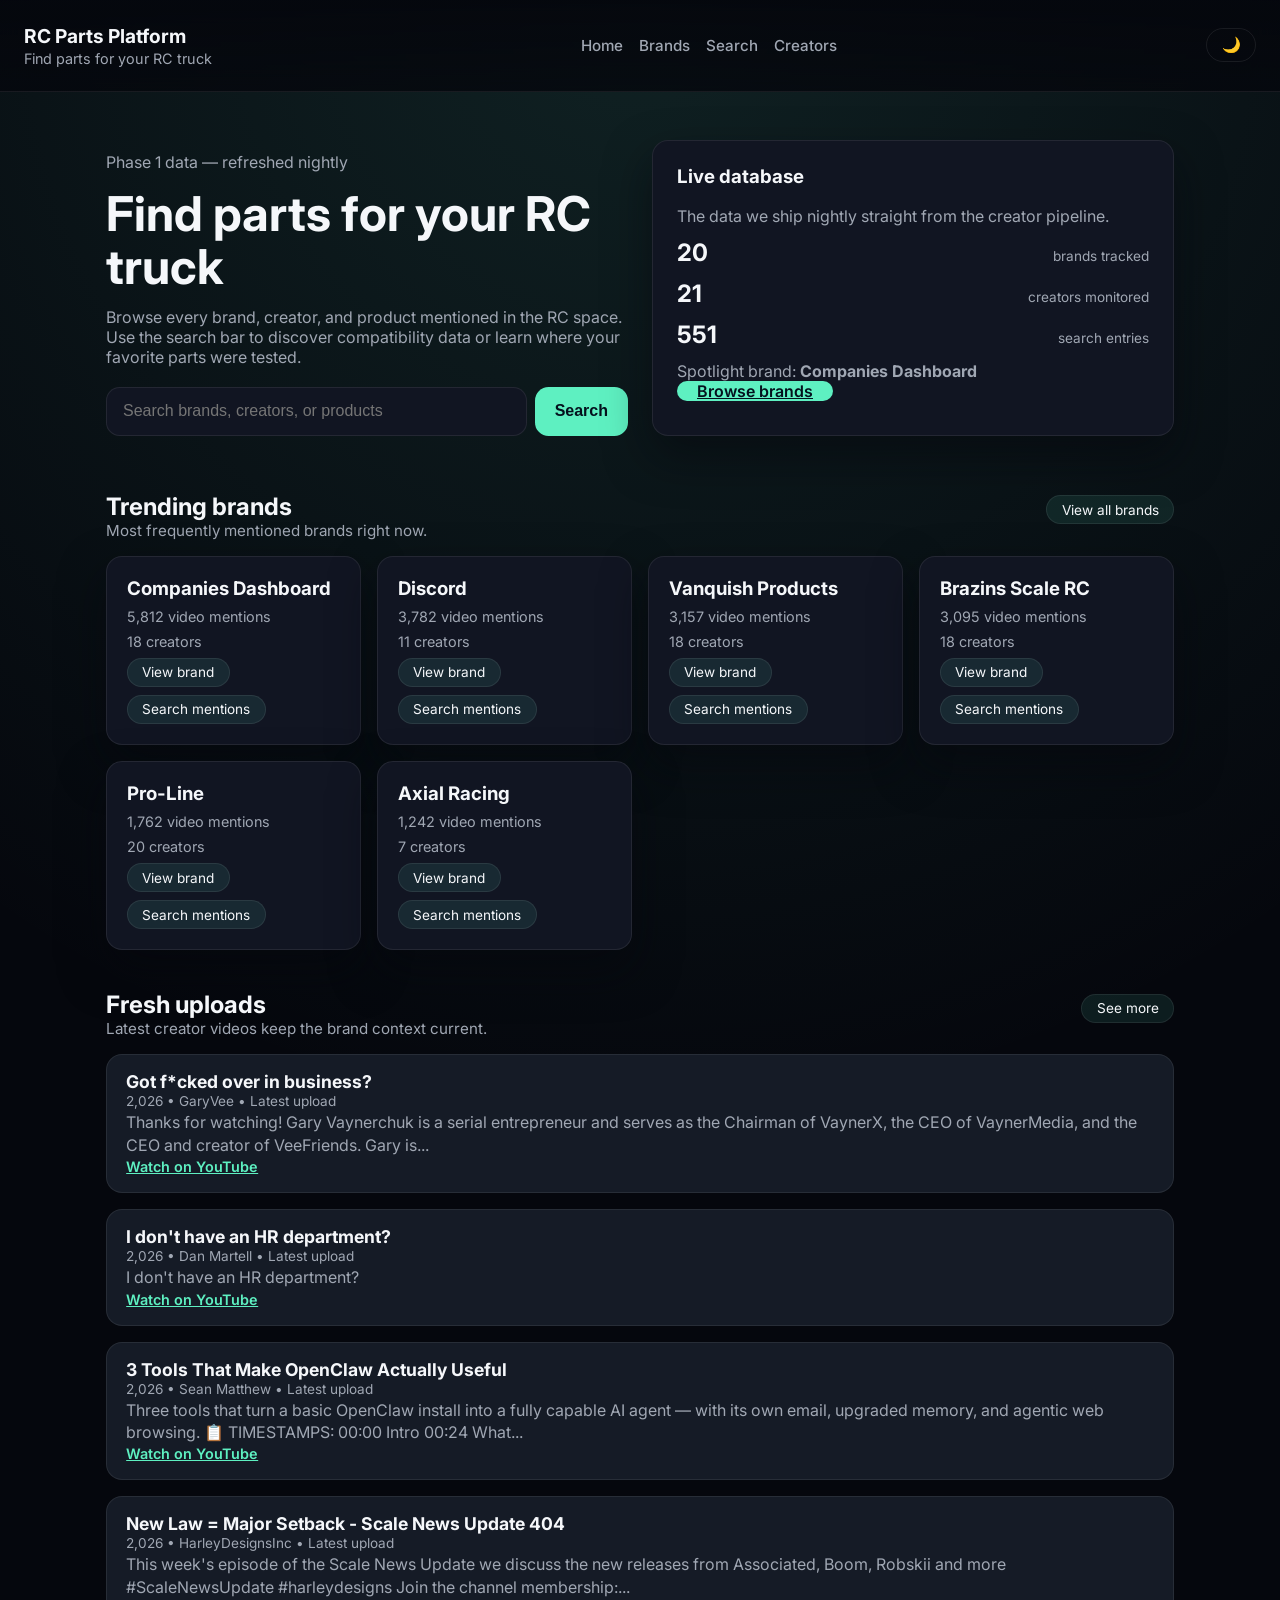
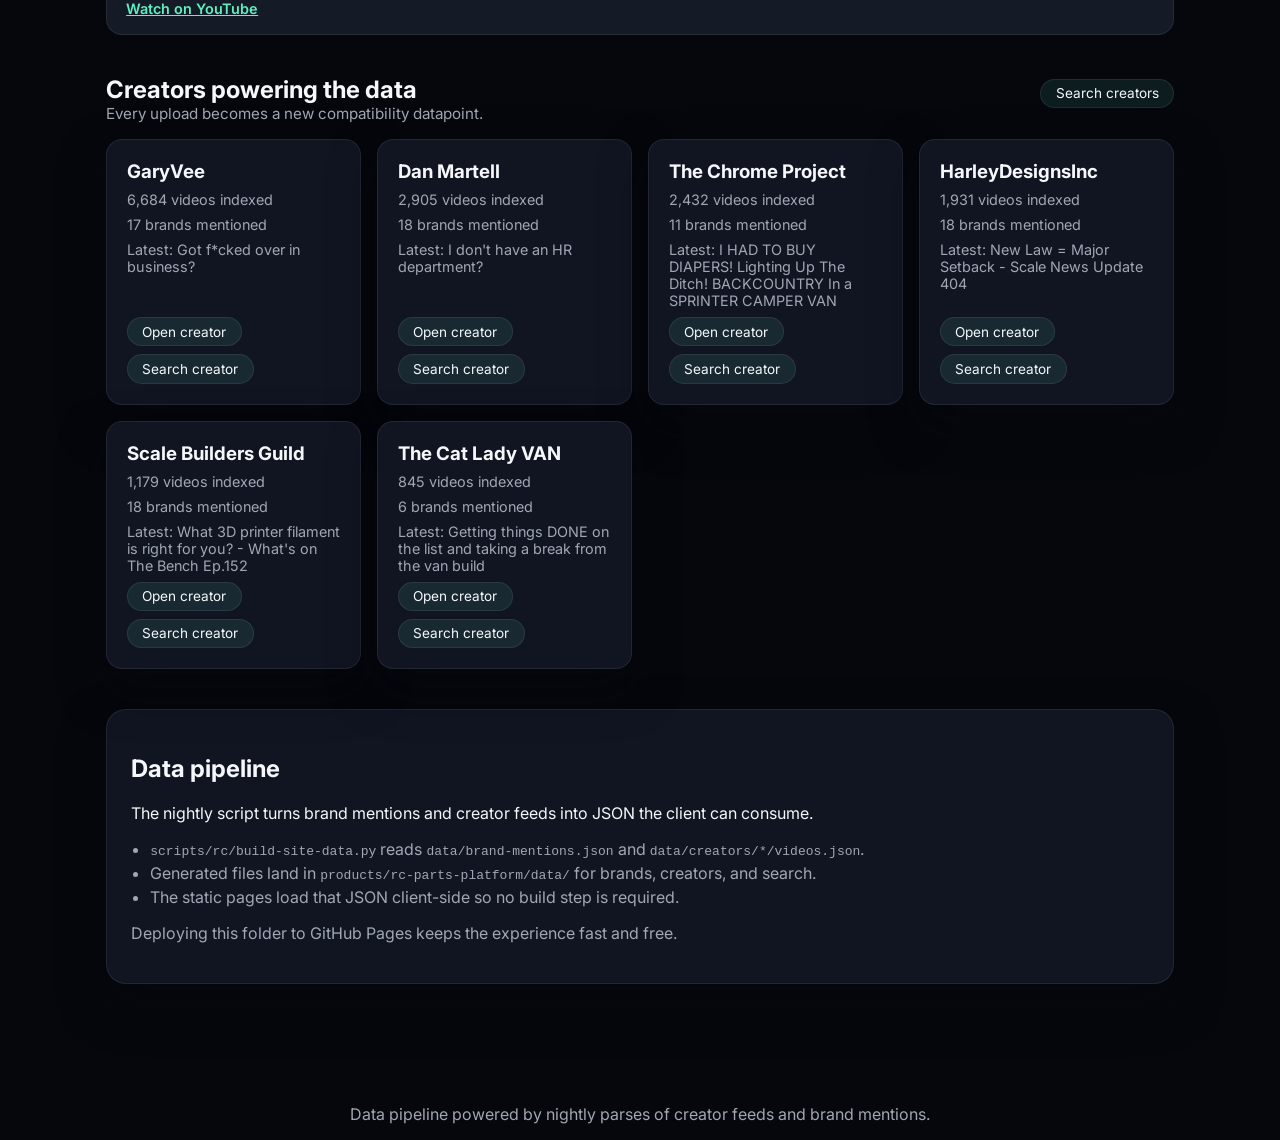
==== index.html @ 826671cb "chore: deploy RC Parts Platform static site" ====
<!DOCTYPE html>
<html lang="en">
  <head>
    <meta charset="UTF-8" />
    <meta name="viewport" content="width=device-width, initial-scale=1" />
    <title>RC Parts Platform</title>
    <link rel="stylesheet" href="assets/css/style.css" />
  </head>
  <body data-page="home">
    <header class="site-header">
      <div class="brand">
        <a href="index.html">RC Parts Platform</a>
        <p>Find parts for your RC truck</p>
      </div>
      <nav class="site-nav">
        <a href="index.html">Home</a>
        <a href="brands.html">Brands</a>
        <a href="search.html">Search</a>
        <a href="creator.html">Creators</a>
      </nav>
      <button id="theme-toggle" class="theme-toggle" type="button">🌙</button>
    </header>
    <main>
      <section class="hero">
        <div class="hero-copy">
          <p class="muted">Phase 1 data — refreshed nightly</p>
          <h1>Find parts for your RC truck</h1>
          <p>
            Browse every brand, creator, and product mentioned in the RC space. Use the search
            bar to discover compatibility data or learn where your favorite parts were tested.
          </p>
          <form id="home-search" class="search-form">
            <input
              type="search"
              name="q"
              placeholder="Search brands, creators, or products"
              required
            />
            <button type="submit">Search</button>
          </form>
        </div>
        <div class="hero-card">
          <h3>Live database</h3>
          <p>The data we ship nightly straight from the creator pipeline.</p>
          <div class="stat-line">
            <strong data-stat="brands">—</strong>
            <span>brands tracked</span>
          </div>
          <div class="stat-line">
            <strong data-stat="creators">—</strong>
            <span>creators monitored</span>
          </div>
          <div class="stat-line">
            <strong data-stat="search">—</strong>
            <span>search entries</span>
          </div>
          <p class="muted">Spotlight brand: <strong id="hero-top-brand">—</strong></p>
          <a class="card-link" href="brands.html">Browse brands</a>
        </div>
      </section>

      <section class="grid-section">
        <div class="section-header">
          <div>
            <h2>Trending brands</h2>
            <p>Most frequently mentioned brands right now.</p>
          </div>
          <a class="link-pill" href="brands.html">View all brands</a>
        </div>
        <div id="trending-brands" class="card-grid"></div>
      </section>

      <section class="grid-section">
        <div class="section-header">
          <div>
            <h2>Fresh uploads</h2>
            <p>Latest creator videos keep the brand context current.</p>
          </div>
          <a class="link-pill" href="search.html?q=latest">See more</a>
        </div>
        <div id="fresh-videos" class="list-grid"></div>
      </section>

      <section class="grid-section">
        <div class="section-header">
          <div>
            <h2>Creators powering the data</h2>
            <p>Every upload becomes a new compatibility datapoint.</p>
          </div>
          <a class="link-pill" href="search.html?q=creator">Search creators</a>
        </div>
        <div id="creator-cards" class="card-grid"></div>
      </section>

      <section class="grid-section">
        <div class="detail-card">
          <h2>Data pipeline</h2>
          <p>The nightly script turns brand mentions and creator feeds into JSON the client can consume.</p>
          <ul>
            <li><code>scripts/rc/build-site-data.py</code> reads <code>data/brand-mentions.json</code> and <code>data/creators/*/videos.json</code>.</li>
            <li>Generated files land in <code>products/rc-parts-platform/data/</code> for brands, creators, and search.</li>
            <li>The static pages load that JSON client-side so no build step is required.</li>
          </ul>
          <p class="muted">Deploying this folder to GitHub Pages keeps the experience fast and free.</p>
        </div>
      </section>
    </main>

    <footer class="bottom-note">
      <p>Data pipeline powered by nightly parses of creator feeds and brand mentions.</p>
    </footer>

    <script src="assets/js/app.js"></script>
  </body>
</html>
---- assets/css/style.css ----
@import url("https://fonts.googleapis.com/css2?family=Inter:wght@400;500;600;700&display=swap");

:root {
  --bg: #05070d;
  --card: #111522;
  --card-subtle: #151b26;
  --text: #f5f7fa;
  --muted: #a0a7b3;
  --accent: #5ef0c1;
  --accent-strong: #6d9bff;
  --border: rgba(255, 255, 255, 0.08);
  --shadow: 0 20px 45px rgba(5, 7, 13, 0.55);
}

:root.light {
  --bg: #f5f7fb;
  --card: #ffffff;
  --card-subtle: #f0f3ff;
  --text: #0f172a;
  --muted: #4b5563;
  --accent: #2563eb;
  --accent-strong: #1d4ed8;
  --border: rgba(15, 23, 42, 0.1);
  --shadow: 0 16px 32px rgba(15, 23, 42, 0.15);
}

* {
  box-sizing: border-box;
}

body {
  margin: 0;
  font-family: "Inter", "Segoe UI", system-ui, sans-serif;
  background: radial-gradient(circle at top, rgba(94, 224, 193, 0.12), transparent 40%), var(--bg);
  color: var(--text);
  min-height: 100vh;
}

.muted {
  color: var(--muted);
}

main {
  max-width: 1100px;
  margin: 0 auto;
  padding: 1rem 1rem 3rem;
}

.site-header {
  display: flex;
  flex-wrap: wrap;
  align-items: center;
  justify-content: space-between;
  padding: 1.5rem 1.5rem;
  border-bottom: 1px solid var(--border);
  position: sticky;
  top: 0;
  background: linear-gradient(180deg, rgba(5, 7, 13, 0.95), rgba(5, 7, 13, 0.8));
  backdrop-filter: blur(16px);
  z-index: 10;
}

.site-header .brand {
  display: flex;
  flex-direction: column;
}

.site-header .brand a {
  text-decoration: none;
  color: var(--text);
  font-weight: 700;
  font-size: 1.2rem;
}

.site-header .brand p {
  margin: 0.1rem 0 0;
  color: var(--muted);
  font-size: 0.9rem;
}

.site-nav {
  display: flex;
  gap: 1rem;
  margin: 0.5rem 0;
}

.site-nav a {
  color: var(--muted);
  text-decoration: none;
  font-weight: 500;
  font-size: 0.95rem;
}

.site-nav a:hover {
  color: var(--text);
}

.theme-toggle {
  border: 1px solid var(--border);
  background: transparent;
  color: var(--text);
  padding: 0.45rem 0.9rem;
  border-radius: 999px;
  font-size: 0.95rem;
  cursor: pointer;
}

.hero {
  display: grid;
  grid-template-columns: repeat(auto-fit, minmax(260px, 1fr));
  gap: 1.5rem;
  padding: 2rem 0 1rem;
}

.hero .hero-copy h1 {
  margin: 0;
  font-size: clamp(2.1rem, 4vw, 3rem);
  line-height: 1.1;
}

.hero .hero-copy p {
  color: var(--muted);
  margin-top: 0.8rem;
}

.hero-card {
  background: var(--card);
  border: 1px solid var(--border);
  border-radius: 1rem;
  padding: 1.5rem;
  box-shadow: var(--shadow);
}

.hero-card h3 {
  margin-top: 0;
}

.hero-card p {
  margin: 0.4rem 0 0;
  color: var(--muted);
}

.stat-line {
  display: flex;
  justify-content: space-between;
  align-items: baseline;
  gap: 0.5rem;
  margin: 0.75rem 0;
}

.stat-line strong {
  font-size: 1.5rem;
}

.stat-line span {
  font-size: 0.85rem;
  color: var(--muted);
}

.search-form {
  display: flex;
  gap: 0.5rem;
  margin-top: 1.25rem;
}

.search-form input,
#brand-filter,
#search-page-input {
  flex: 1;
  padding: 0.9rem 1rem;
  border-radius: 0.85rem;
  border: 1px solid var(--border);
  background: var(--card);
  color: var(--text);
  font-size: 1rem;
  min-width: 0;
}

.search-controls {
  display: flex;
  flex-wrap: wrap;
  align-items: center;
  gap: 0.75rem;
  margin-bottom: 1rem;
}

.search-controls span {
  color: var(--muted);
  font-size: 0.95rem;
}

.search-form button,
.site-button,
.card-link {
  border: none;
  background: var(--accent);
  color: #04111d;
  font-weight: 600;
  border-radius: 0.85rem;
  padding: 0 1.25rem;
  cursor: pointer;
  font-size: 1rem;
  transition: transform 0.2s ease;
}

.search-form button:hover,
.site-button:hover,
.card-link:hover {
  transform: translateY(-1px);
}

.section-header {
  display: flex;
  align-items: baseline;
  justify-content: space-between;
  margin: 2rem 0 1rem;
}

.section-header h2 {
  margin: 0;
}

.section-header p {
  margin: 0;
  color: var(--muted);
  font-size: 0.95rem;
}

.card-grid {
  display: grid;
  grid-template-columns: repeat(auto-fit, minmax(240px, 1fr));
  gap: 1rem;
}

.grid-section {
  margin-top: 2.5rem;
}

.card {
  background: var(--card);
  border: 1px solid var(--border);
  padding: 1.25rem;
  border-radius: 1rem;
  box-shadow: var(--shadow);
  display: flex;
  flex-direction: column;
  gap: 0.5rem;
}

.card h3 {
  margin: 0;
}

.card p {
  margin: 0;
  color: var(--muted);
  font-size: 0.9rem;
}

.badges {
  display: flex;
  flex-wrap: wrap;
  gap: 0.35rem;
}

.badge {
  padding: 0.3rem 0.65rem;
  border-radius: 999px;
  background: rgba(94, 224, 193, 0.15);
  color: var(--accent);
  font-size: 0.75rem;
}

.detail-card {
  background: var(--card);
  border-radius: 1.25rem;
  padding: 1.5rem;
  border: 1px solid var(--border);
  margin-bottom: 1.5rem;
  box-shadow: var(--shadow);
}

.detail-card ul {
  margin: 0.75rem 0 0.45rem;
  padding-left: 1.2rem;
  color: var(--muted);
}

.detail-card li + li {
  margin-top: 0.25rem;
}

.list-grid {
  display: grid;
  gap: 1rem;
}

.video-card {
  background: var(--card-subtle);
  border-radius: 1rem;
  padding: 1rem 1.2rem;
  border: 1px solid var(--border);
}

.video-card h4 {
  margin: 0;
  font-size: 1.1rem;
}

.video-meta {
  font-size: 0.85rem;
  color: var(--muted);
  margin: 0.35rem 0;
}

.video-card p {
  margin: 0;
  color: var(--muted);
  line-height: 1.4;
}

.video-card a {
  color: var(--accent);
  font-weight: 600;
  font-size: 0.9rem;
}

.link-list {
  display: flex;
  flex-wrap: wrap;
  gap: 0.5rem;
}

.link-pill {
  border-radius: 999px;
  padding: 0.35rem 0.9rem;
  border: 1px solid var(--border);
  color: var(--text);
  font-size: 0.85rem;
  text-decoration: none;
  background: rgba(94, 224, 193, 0.1);
}

.bottom-note {
  margin: 3rem auto 1rem;
  text-align: center;
  color: var(--muted);
}

.no-results {
  padding: 1rem 0;
  color: var(--muted);
  font-weight: 500;
}

.grid-list {
  display: grid;
  grid-template-columns: repeat(auto-fit, minmax(210px, 1fr));
  gap: 0.75rem;
}

@media (max-width: 720px) {
  .site-header {
    flex-direction: column;
    align-items: flex-start;
    gap: 0.75rem;
  }

  .search-form {
    flex-direction: column;
  }
}
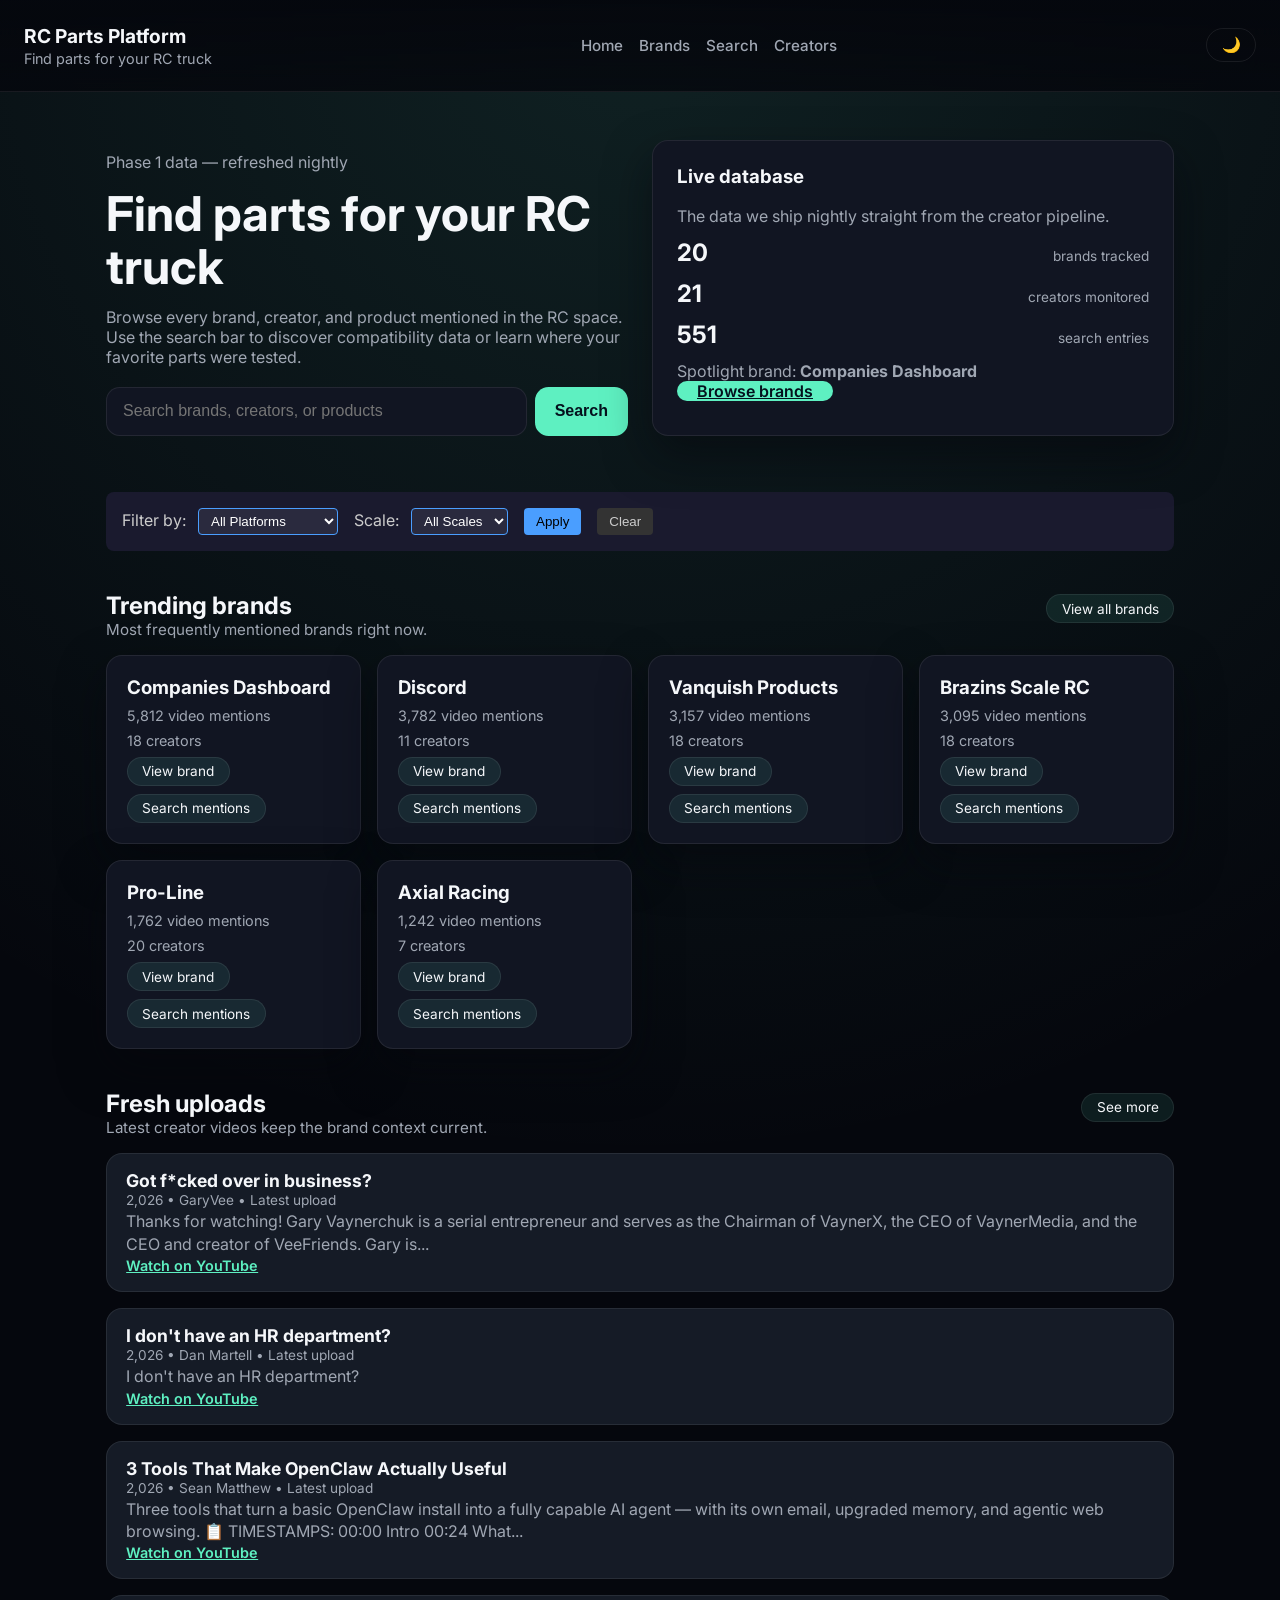
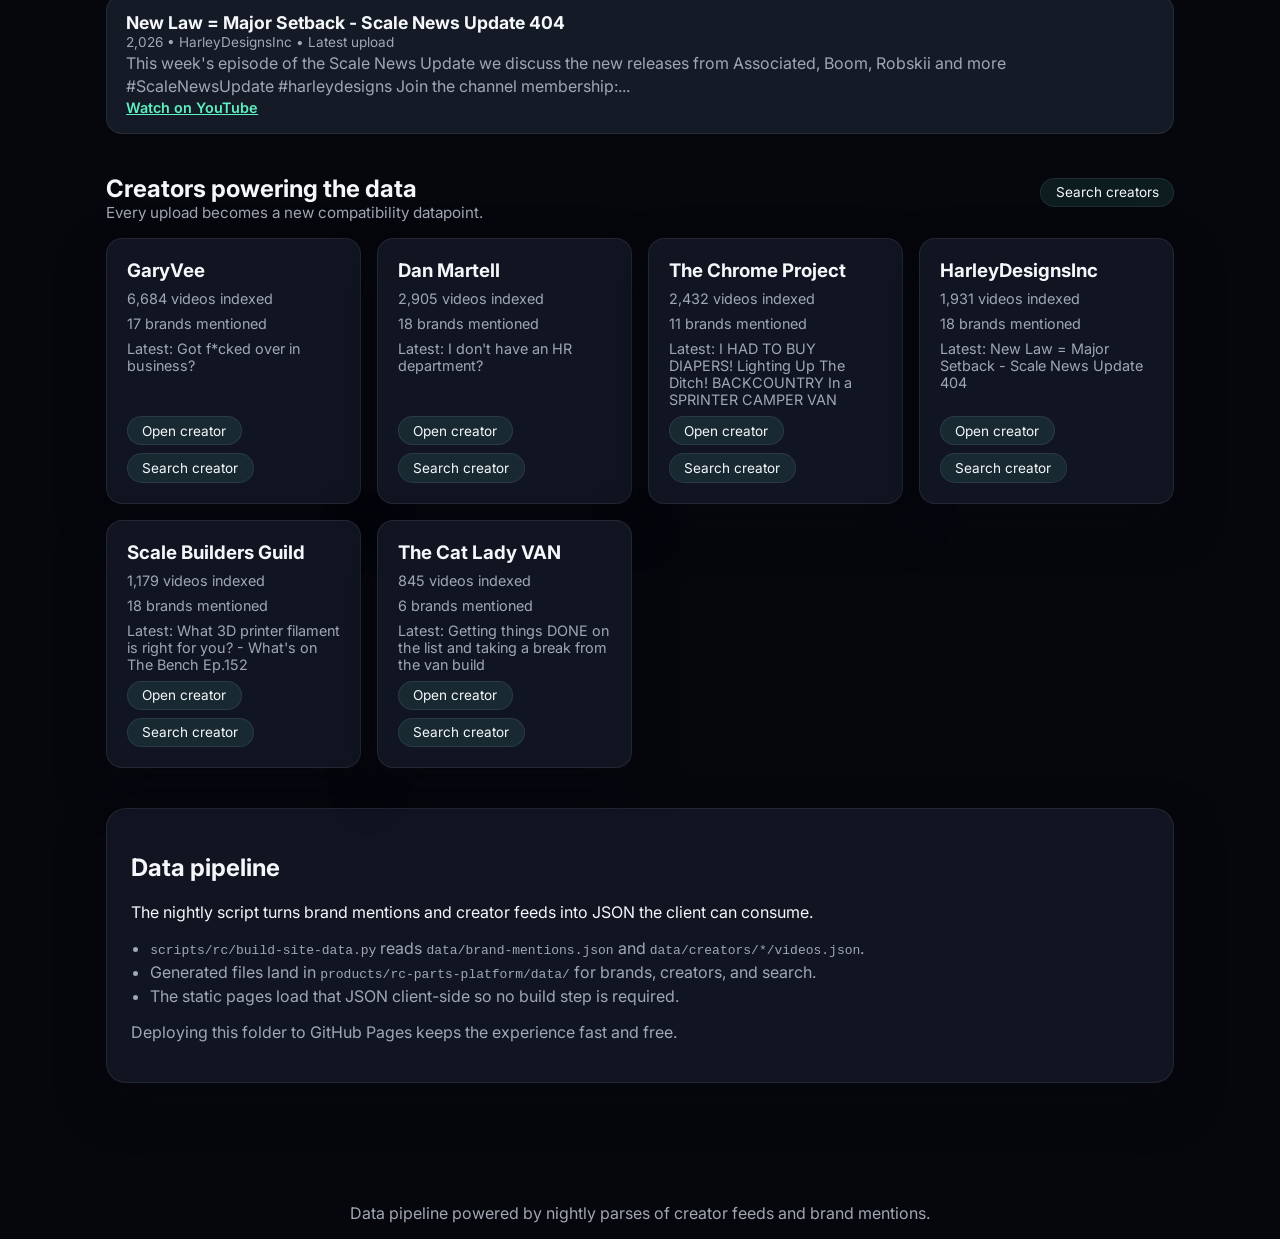
==== commit 733553e8: "feat: compatibility filter dropdowns (Phase 2 data)" ====
--- a/index.html
+++ b/index.html
@@ -59,6 +59,29 @@
         </div>
       </section>
 
+      <!-- Compatibility Filters -->
+      <section class="grid-section">
+        <div id="compatibility-filters" style="margin:1rem 0;padding:1rem;background:#1a1a2e;border-radius:8px;display:flex;gap:1rem;flex-wrap:wrap">
+          <label style="color:#ccc">Filter by:
+            <select id="filter-platform" style="margin-left:0.5rem;background:#2a2a3e;color:#fff;border:1px solid #4a9eff;border-radius:4px;padding:4px 8px">
+              <option value="">All Platforms</option>
+              <option>Axial</option><option>JConcepts</option><option>Traxxas</option>
+              <option>Redcat</option><option>Losi</option><option>HPI</option>
+              <option>Team Associated</option><option>Arrma</option>
+            </select>
+          </label>
+          <label style="color:#ccc">Scale:
+            <select id="filter-scale" style="margin-left:0.5rem;background:#2a2a3e;color:#fff;border:1px solid #4a9eff;border-radius:4px;padding:4px 8px">
+              <option value="">All Scales</option>
+              <option>1/10</option><option>1/8</option><option>1/5</option>
+              <option>1/18</option><option>1/24</option><option>1/6</option>
+            </select>
+          </label>
+          <button onclick="applyFilters()" style="background:#4a9eff;color:#000;border:none;border-radius:4px;padding:4px 12px;cursor:pointer">Apply</button>
+          <button onclick="clearFilters()" style="background:#333;color:#ccc;border:none;border-radius:4px;padding:4px 12px;cursor:pointer">Clear</button>
+        </div>
+      </section>
+
       <section class="grid-section">
         <div class="section-header">
           <div>
